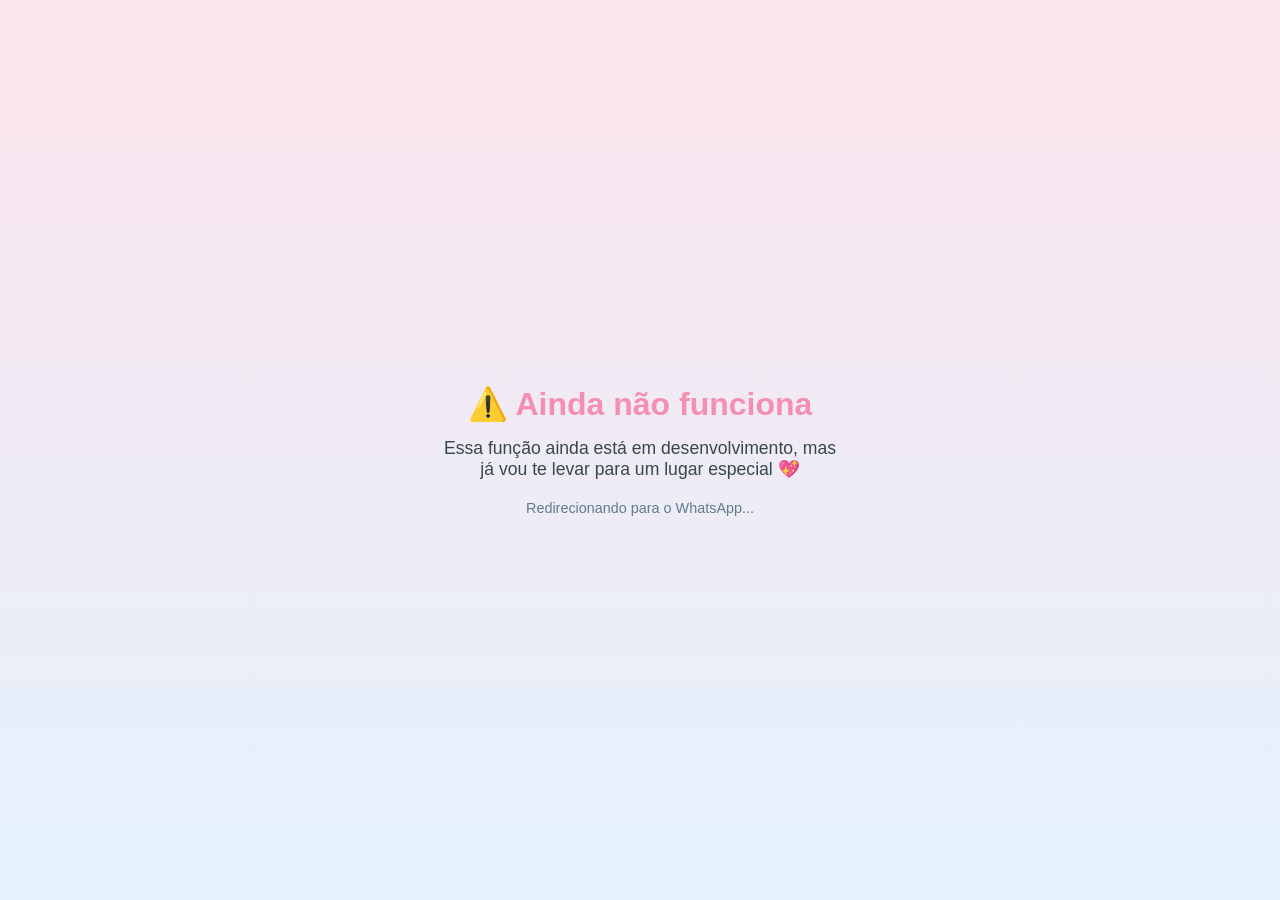
==== aviso.html @ 2b3bc51b "Add files via upload" ====
<!DOCTYPE html>
<html lang="pt-BR">
<head>
    <meta charset="UTF-8">
    <meta name="viewport" content="width=device-width, initial-scale=1.0">
    <title>Aviso 💬</title>
    <link rel="stylesheet" href="style.css">

    <script>
        // COLOQUE SEU NÚMERO AQUI
        const numeroWhatsApp = "5545998236303";

        const mensagem = "Oiiee! Eu sua princesa, amei seu presenteeeee";
        const urlWhatsApp =
            "https://wa.me/" + numeroWhatsApp + "?text=" + encodeURIComponent(mensagem);

        // tempo em milissegundos (ex: 3000 = 3 segundos)
        setTimeout(() => {
            window.location.href = urlWhatsApp;
        }, 5000);
    </script>
</head>
<body>

    <div class="aviso-container">
        <h1>⚠️ Ainda não funciona</h1>
        <p>
            Essa função ainda está em desenvolvimento,
            mas já vou te levar para um lugar especial 💖
        </p>
        <p class="small">Redirecionando para o WhatsApp...</p>
    </div>

</body>
</html>
---- style.css ----
html {
    scroll-behavior: smooth;
}

* {
    margin: 0;
    padding: 0;
    box-sizing: border-box;
    font-family: 'Segoe UI', sans-serif;
}

body {
    background: linear-gradient(to bottom, #FCE4EC, #E3F2FD);
    color: #37474F;
}

/* HERO */
.hero {
    min-height: 100vh;
    padding: 40px 20px;
    text-align: center;

    display: flex;
    flex-direction: column;
    justify-content: center;
    gap: 20px;
}

.hero h1 {
    font-size: 2.4rem;
    color: #F48FB1;
}

.hero p {
    font-size: 1.1rem;
}

.btn {
    margin: 0 auto;
    padding: 12px 30px;
    border: none;
    border-radius: 30px;
    background-color: #90CAF9;
    color: #fff;
    font-size: 1rem;
    cursor: pointer;
    transition: 0.3s;
}

.btn:hover {
    background-color: #64B5F6;
}

/* CARDS */
.card {
    background-color: #ffffffcc;
    margin: 20px;
    padding: 25px;
    border-radius: 20px;
    box-shadow: 0 10px 20px rgba(0,0,0,0.05);
}

.card h2 {
    color: #eda3bc;
    margin-bottom: 10px;
    text-align: center;
}

.card h3 {
    color: #F48FB1;
    margin-bottom: 10px;
    text-align: center;
}

.card p {
    line-height: 1.6;
    text-align: justify;
}

/* CARD DESTACADO */
.destaque {
    background-color: #FCE4EC;
}

/* FOOTER */
footer {
    text-align: center;
    padding: 20px;
    font-size: 0.9rem;
    color: #607D8B;
}

.foto-redonda {
    width: 160px;
    height: 160px;
    border-radius: 50%;
    object-fit: cover;
    border: 4px solid #F48FB1;
    padding: 4px;
    background-color: #fff;
}

.foto-container {
    display: flex;
    justify-content: center;
    margin: 20px 0;
}

.mensagem-container {
    display: flex;
    flex-direction: column;
    gap: 15px;
}

.caixa-mensagem {
    width: 100%;
    padding: 15px;
    border-radius: 15px;
    border: 2px solid #F48FB1;
    font-size: 1rem;
    resize: none;
    outline: none;
    background-color: #FCE4EC;
    color: #37474F;
}

.caixa-mensagem::placeholder {
    color: #8E6E79;
}

.caixa-mensagem:focus {
    border-color: #90CAF9;
    box-shadow: 0 0 10px rgba(144, 202, 249, 0.4);
}

.mensagem-container .btn {
    align-self: flex-end;
}

.aviso-container {
    min-height: 100vh;
    background: linear-gradient(to bottom, #FCE4EC, #E3F2FD);
    display: flex;
    flex-direction: column;
    justify-content: center;
    align-items: center;
    text-align: center;
    padding: 30px;
}

.aviso-container h1 {
    color: #F48FB1;
    font-size: 2rem;
    margin-bottom: 15px;
}

.aviso-container p {
    font-size: 1.1rem;
    max-width: 400px;
}

.aviso-container .small {
    margin-top: 20px;
    font-size: 0.9rem;
    color: #607D8B;
}
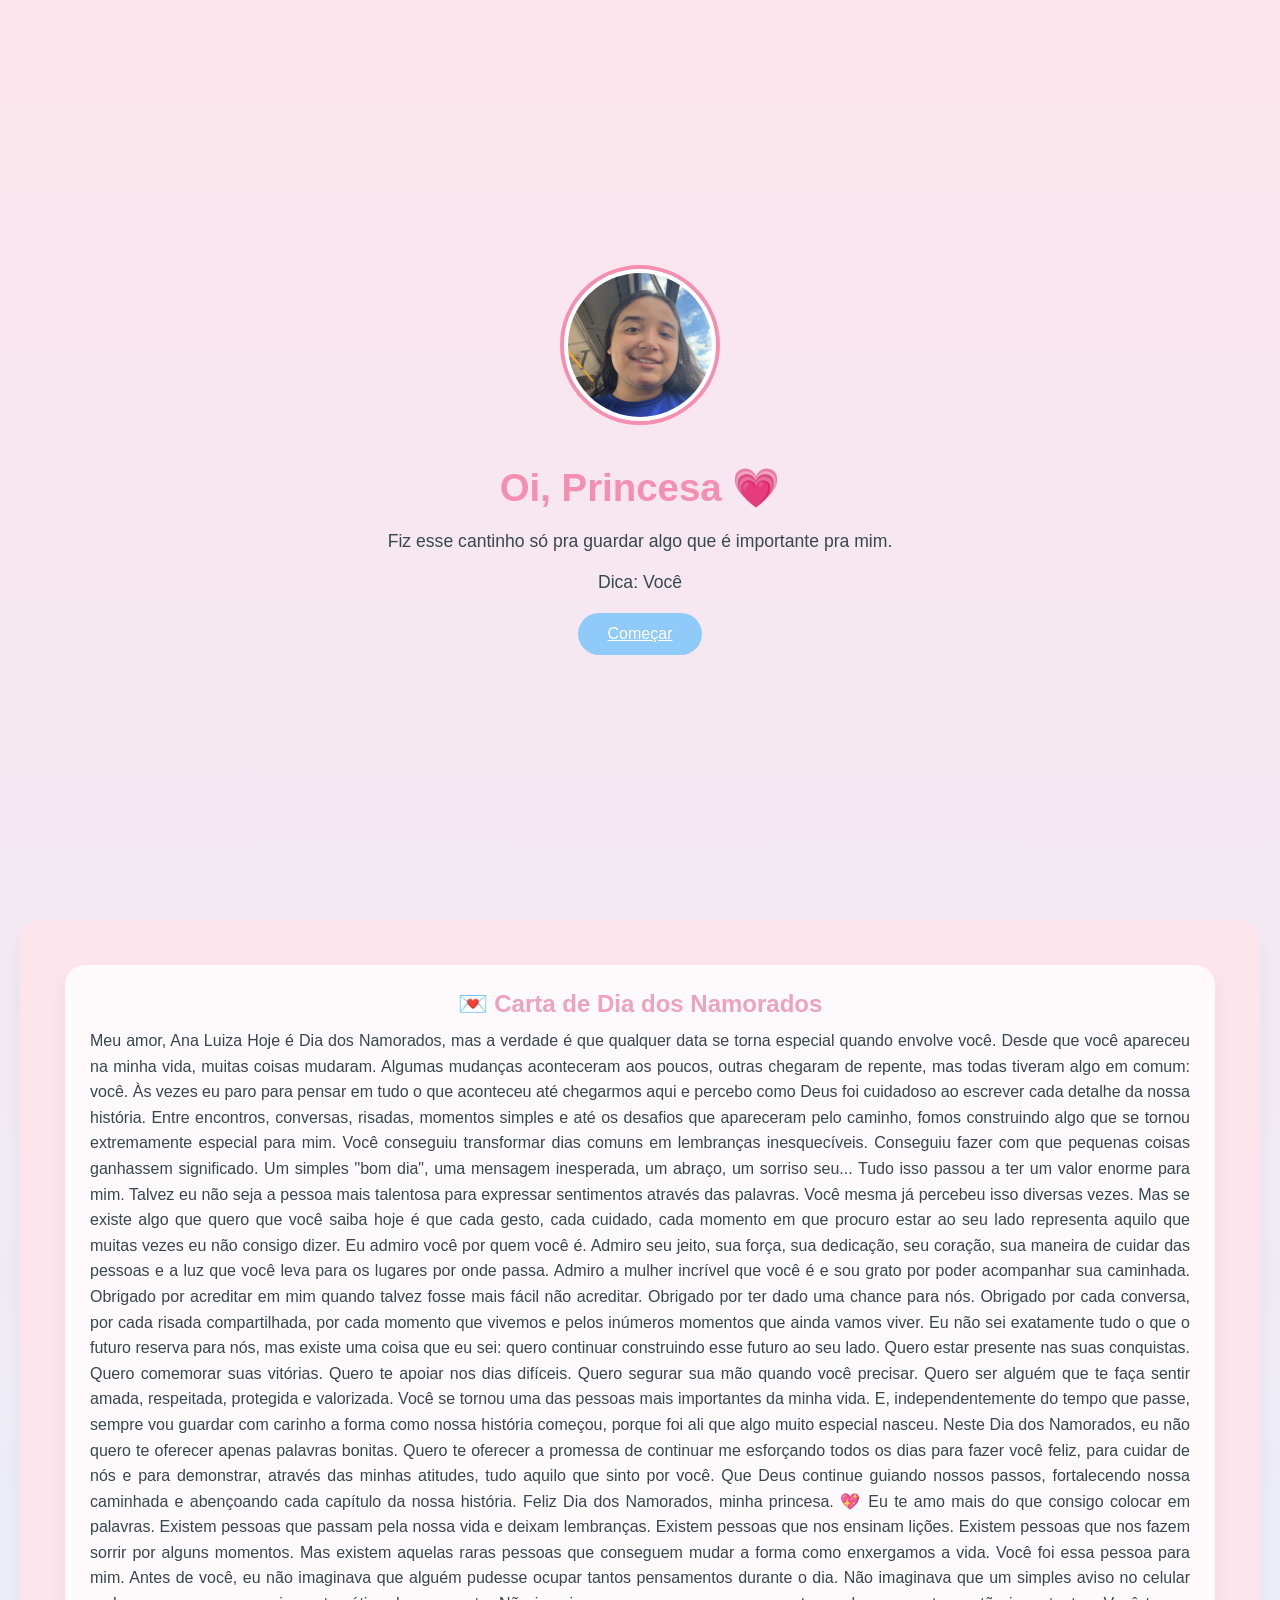
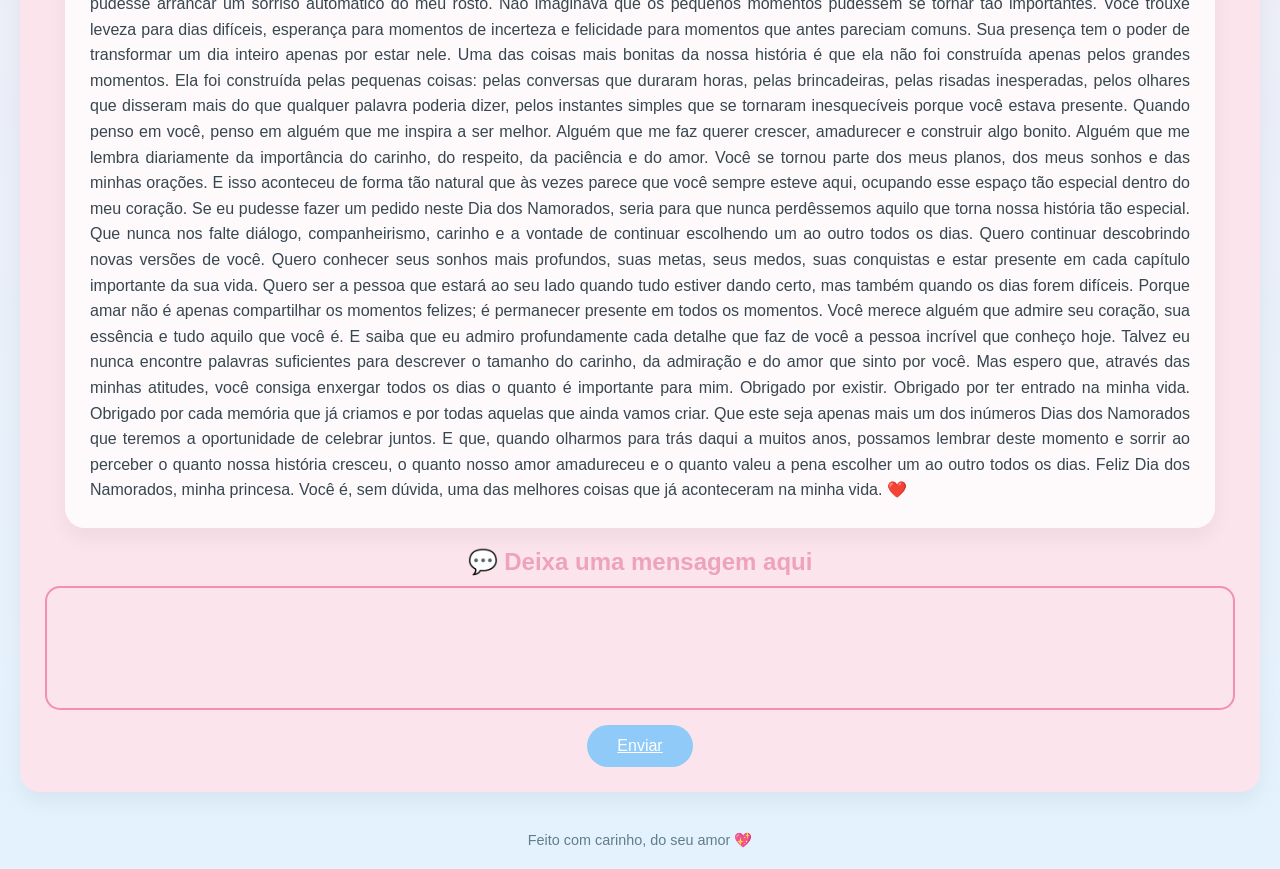
==== commit d9958e75: "Update aviso.html" ====
--- a/aviso.html
+++ b/aviso.html
@@ -3,33 +3,131 @@
 <head>
     <meta charset="UTF-8">
     <meta name="viewport" content="width=device-width, initial-scale=1.0">
-    <title>Aviso 💬</title>
+    <title>Para uma Princesa 💙</title>
     <link rel="stylesheet" href="style.css">
-
-    <script>
-        // COLOQUE SEU NÚMERO AQUI
-        const numeroWhatsApp = "5545998236303";
-
-        const mensagem = "Oiiee! Eu sua princesa, amei seu presenteeeee";
-        const urlWhatsApp =
-            "https://wa.me/" + numeroWhatsApp + "?text=" + encodeURIComponent(mensagem);
-
-        // tempo em milissegundos (ex: 3000 = 3 segundos)
-        setTimeout(() => {
-            window.location.href = urlWhatsApp;
-        }, 5000);
-    </script>
 </head>
 <body>
 
-    <div class="aviso-container">
-        <h1>⚠️ Ainda não funciona</h1>
+    <header class="hero">
+
+        <div class="foto-container">
+            <img src="capa.jpg" class="foto-redonda">
+        </div>
+
+        <h1>Oi, Princesa 💗</h1>
+        <p>Fiz esse cantinho só pra guardar algo que é importante pra mim.</p>
+        <p>Dica: Você</p>
+        <a href="#inicio" class="btn">Começar</a>
+
+    </header>
+
+    <section class="card destaque">
+        
         <p>
-            Essa função ainda está em desenvolvimento,
-            mas já vou te levar para um lugar especial 💖
-        </p>
-        <p class="small">Redirecionando para o WhatsApp...</p>
-    </div>
+            <section class="card carta-namorados">
+            <h2>💌 Carta de Dia dos Namorados</h2>
+
+            <p>
+                Meu amor, Ana Luiza
+
+                Hoje é Dia dos Namorados, mas a verdade é que qualquer data se torna especial quando envolve você.
+                Desde que você apareceu na minha vida, muitas coisas mudaram. Algumas mudanças aconteceram aos poucos,
+                outras chegaram de repente, mas todas tiveram algo em comum: você.
+
+                Às vezes eu paro para pensar em tudo o que aconteceu até chegarmos aqui e percebo como Deus foi cuidadoso
+                ao escrever cada detalhe da nossa história. Entre encontros, conversas, risadas, momentos simples e até os
+                desafios que apareceram pelo caminho, fomos construindo algo que se tornou extremamente especial para mim.
+
+                Você conseguiu transformar dias comuns em lembranças inesquecíveis. Conseguiu fazer com que pequenas coisas
+                ganhassem significado. Um simples "bom dia", uma mensagem inesperada, um abraço, um sorriso seu...
+                Tudo isso passou a ter um valor enorme para mim.
+
+                Talvez eu não seja a pessoa mais talentosa para expressar sentimentos através das palavras. Você mesma já
+                percebeu isso diversas vezes. Mas se existe algo que quero que você saiba hoje é que cada gesto, cada cuidado,
+                cada momento em que procuro estar ao seu lado representa aquilo que muitas vezes eu não consigo dizer.
+
+                Eu admiro você por quem você é. Admiro seu jeito, sua força, sua dedicação, seu coração, sua maneira de cuidar
+                das pessoas e a luz que você leva para os lugares por onde passa. Admiro a mulher incrível que você é e sou
+                grato por poder acompanhar sua caminhada.
+
+                Obrigado por acreditar em mim quando talvez fosse mais fácil não acreditar.
+                Obrigado por ter dado uma chance para nós.
+                Obrigado por cada conversa, por cada risada compartilhada, por cada momento que vivemos e pelos inúmeros
+                momentos que ainda vamos viver.
+
+                Eu não sei exatamente tudo o que o futuro reserva para nós, mas existe uma coisa que eu sei:
+                quero continuar construindo esse futuro ao seu lado.
+
+                Quero estar presente nas suas conquistas.
+                Quero comemorar suas vitórias.
+                Quero te apoiar nos dias difíceis.
+                Quero segurar sua mão quando você precisar.
+                Quero ser alguém que te faça sentir amada, respeitada, protegida e valorizada.
+
+                Você se tornou uma das pessoas mais importantes da minha vida.
+                E, independentemente do tempo que passe, sempre vou guardar com carinho a forma como nossa história começou,
+                porque foi ali que algo muito especial nasceu.
+
+                Neste Dia dos Namorados, eu não quero te oferecer apenas palavras bonitas.
+                Quero te oferecer a promessa de continuar me esforçando todos os dias para fazer você feliz,
+                para cuidar de nós e para demonstrar, através das minhas atitudes, tudo aquilo que sinto por você.
+
+                Que Deus continue guiando nossos passos, fortalecendo nossa caminhada e abençoando cada capítulo da nossa história.
+
+                Feliz Dia dos Namorados, minha princesa. 💖
+
+                Eu te amo mais do que consigo colocar em palavras.
+                Existem pessoas que passam pela nossa vida e deixam lembranças. Existem pessoas que nos ensinam lições. Existem pessoas que nos fazem sorrir por alguns momentos. Mas existem aquelas raras pessoas que conseguem mudar a forma como enxergamos a vida. Você foi essa pessoa para mim.
+
+                Antes de você, eu não imaginava que alguém pudesse ocupar tantos pensamentos durante o dia. Não imaginava que um simples aviso no celular pudesse arrancar um sorriso automático do meu rosto. Não imaginava que os pequenos momentos pudessem se tornar tão importantes.
+
+                Você trouxe leveza para dias difíceis, esperança para momentos de incerteza e felicidade para momentos que antes pareciam comuns. Sua presença tem o poder de transformar um dia inteiro apenas por estar nele.
+
+                Uma das coisas mais bonitas da nossa história é que ela não foi construída apenas pelos grandes momentos. Ela foi construída pelas pequenas coisas: pelas conversas que duraram horas, pelas brincadeiras, pelas risadas inesperadas, pelos olhares que disseram mais do que qualquer palavra poderia dizer, pelos instantes simples que se tornaram inesquecíveis porque você estava presente.
+
+                Quando penso em você, penso em alguém que me inspira a ser melhor. Alguém que me faz querer crescer, amadurecer e construir algo bonito. Alguém que me lembra diariamente da importância do carinho, do respeito, da paciência e do amor.
+
+                Você se tornou parte dos meus planos, dos meus sonhos e das minhas orações. E isso aconteceu de forma tão natural que às vezes parece que você sempre esteve aqui, ocupando esse espaço tão especial dentro do meu coração.
+
+                Se eu pudesse fazer um pedido neste Dia dos Namorados, seria para que nunca perdêssemos aquilo que torna nossa história tão especial. Que nunca nos falte diálogo, companheirismo, carinho e a vontade de continuar escolhendo um ao outro todos os dias.
+
+                Quero continuar descobrindo novas versões de você. Quero conhecer seus sonhos mais profundos, suas metas, seus medos, suas conquistas e estar presente em cada capítulo importante da sua vida.
+
+                Quero ser a pessoa que estará ao seu lado quando tudo estiver dando certo, mas também quando os dias forem difíceis. Porque amar não é apenas compartilhar os momentos felizes; é permanecer presente em todos os momentos.
+
+                Você merece alguém que admire seu coração, sua essência e tudo aquilo que você é. E saiba que eu admiro profundamente cada detalhe que faz de você a pessoa incrível que conheço hoje.
+
+                Talvez eu nunca encontre palavras suficientes para descrever o tamanho do carinho, da admiração e do amor que sinto por você. Mas espero que, através das minhas atitudes, você consiga enxergar todos os dias o quanto é importante para mim.
+
+                Obrigado por existir. Obrigado por ter entrado na minha vida. Obrigado por cada memória que já criamos e por todas aquelas que ainda vamos criar.
+
+                Que este seja apenas mais um dos inúmeros Dias dos Namorados que teremos a oportunidade de celebrar juntos.
+
+                E que, quando olharmos para trás daqui a muitos anos, possamos lembrar deste momento e sorrir ao perceber o quanto nossa história cresceu, o quanto nosso amor amadureceu e o quanto valeu a pena escolher um ao outro todos os dias.
+
+                Feliz Dia dos Namorados, minha princesa.
+
+                Você é, sem dúvida, uma das melhores coisas que já aconteceram na minha vida. ❤️
+
+            </p>
+        </section>
+        <h2>💬 Deixa uma mensagem aqui</h2>
+
+        <div class="mensagem-container">
+            <textarea 
+                class="caixa-mensagem"
+                placeholder="Escreve aqui o que você sentir..."
+                rows="5">
+            </textarea>
+
+            <a href="aviso.html" class="btn">Enviar</a>
+        </div>
+
+    </section>
+
+    <footer>
+        <p>Feito com carinho, do seu amor 💖</p>
+    </footer>
 
 </body>
 </html>
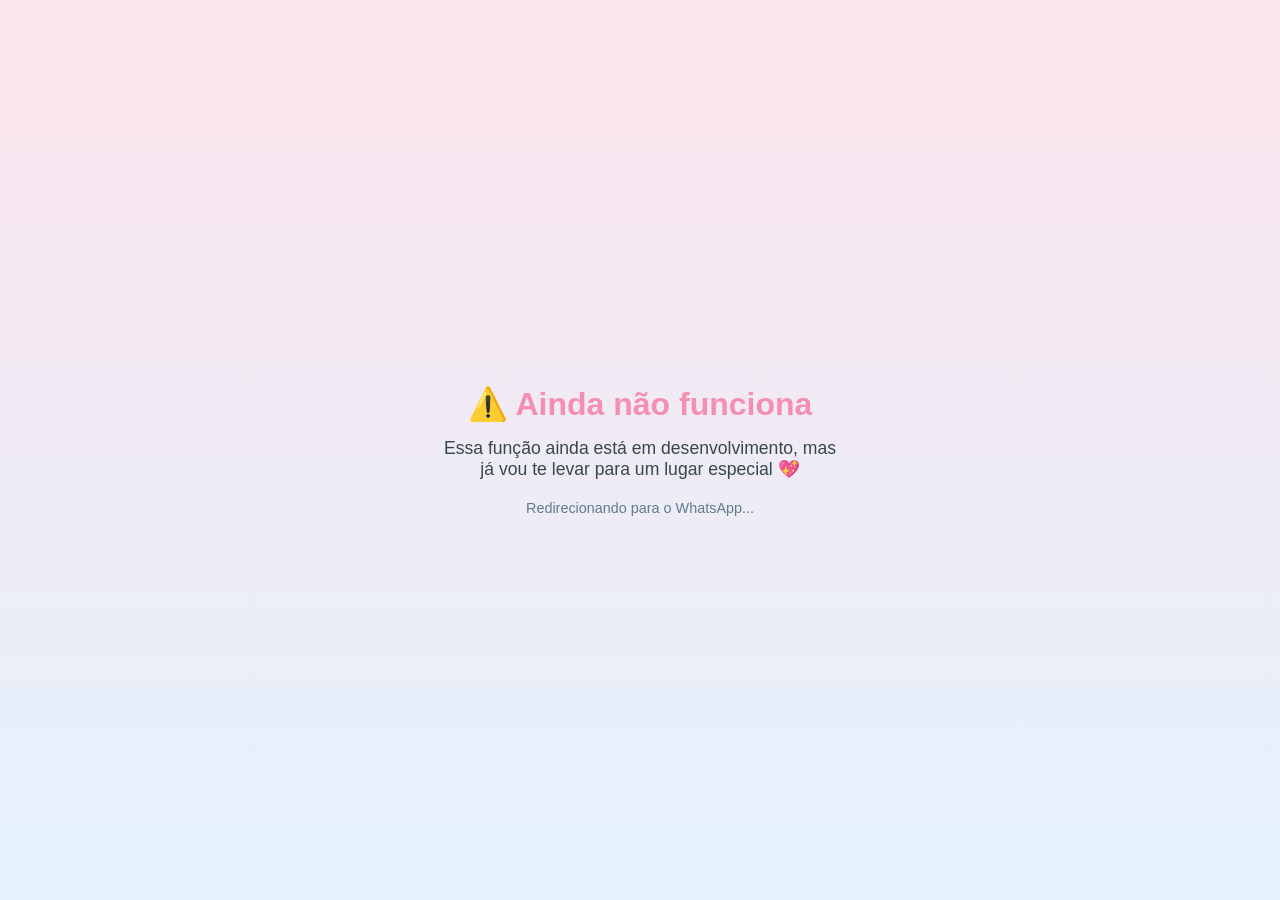
==== commit a524516b: "Update aviso.html" ====
--- a/aviso.html
+++ b/aviso.html
@@ -3,131 +3,33 @@
 <head>
     <meta charset="UTF-8">
     <meta name="viewport" content="width=device-width, initial-scale=1.0">
-    <title>Para uma Princesa 💙</title>
+    <title>Aviso 💬</title>
     <link rel="stylesheet" href="style.css">
+
+    <script>
+        // COLOQUE SEU NÚMERO AQUI
+        const numeroWhatsApp = "5545998236303";
+
+        const mensagem = "Oiiee! Eu sua princesa, amei seu presenteeeee";
+        const urlWhatsApp =
+            "https://wa.me/" + numeroWhatsApp + "?text=" + encodeURIComponent(mensagem);
+
+        // tempo em milissegundos (ex: 3000 = 3 segundos)
+        setTimeout(() => {
+            window.location.href = urlWhatsApp;
+        }, 5000);
+    </script>
 </head>
 <body>
 
-    <header class="hero">
-
-        <div class="foto-container">
-            <img src="capa.jpg" class="foto-redonda">
-        </div>
-
-        <h1>Oi, Princesa 💗</h1>
-        <p>Fiz esse cantinho só pra guardar algo que é importante pra mim.</p>
-        <p>Dica: Você</p>
-        <a href="#inicio" class="btn">Começar</a>
-
-    </header>
-
-    <section class="card destaque">
-        
+    <div class="aviso-container">
+        <h1>⚠️ Ainda não funciona</h1>
         <p>
-            <section class="card carta-namorados">
-            <h2>💌 Carta de Dia dos Namorados</h2>
-
-            <p>
-                Meu amor, Ana Luiza
-
-                Hoje é Dia dos Namorados, mas a verdade é que qualquer data se torna especial quando envolve você.
-                Desde que você apareceu na minha vida, muitas coisas mudaram. Algumas mudanças aconteceram aos poucos,
-                outras chegaram de repente, mas todas tiveram algo em comum: você.
-
-                Às vezes eu paro para pensar em tudo o que aconteceu até chegarmos aqui e percebo como Deus foi cuidadoso
-                ao escrever cada detalhe da nossa história. Entre encontros, conversas, risadas, momentos simples e até os
-                desafios que apareceram pelo caminho, fomos construindo algo que se tornou extremamente especial para mim.
-
-                Você conseguiu transformar dias comuns em lembranças inesquecíveis. Conseguiu fazer com que pequenas coisas
-                ganhassem significado. Um simples "bom dia", uma mensagem inesperada, um abraço, um sorriso seu...
-                Tudo isso passou a ter um valor enorme para mim.
-
-                Talvez eu não seja a pessoa mais talentosa para expressar sentimentos através das palavras. Você mesma já
-                percebeu isso diversas vezes. Mas se existe algo que quero que você saiba hoje é que cada gesto, cada cuidado,
-                cada momento em que procuro estar ao seu lado representa aquilo que muitas vezes eu não consigo dizer.
-
-                Eu admiro você por quem você é. Admiro seu jeito, sua força, sua dedicação, seu coração, sua maneira de cuidar
-                das pessoas e a luz que você leva para os lugares por onde passa. Admiro a mulher incrível que você é e sou
-                grato por poder acompanhar sua caminhada.
-
-                Obrigado por acreditar em mim quando talvez fosse mais fácil não acreditar.
-                Obrigado por ter dado uma chance para nós.
-                Obrigado por cada conversa, por cada risada compartilhada, por cada momento que vivemos e pelos inúmeros
-                momentos que ainda vamos viver.
-
-                Eu não sei exatamente tudo o que o futuro reserva para nós, mas existe uma coisa que eu sei:
-                quero continuar construindo esse futuro ao seu lado.
-
-                Quero estar presente nas suas conquistas.
-                Quero comemorar suas vitórias.
-                Quero te apoiar nos dias difíceis.
-                Quero segurar sua mão quando você precisar.
-                Quero ser alguém que te faça sentir amada, respeitada, protegida e valorizada.
-
-                Você se tornou uma das pessoas mais importantes da minha vida.
-                E, independentemente do tempo que passe, sempre vou guardar com carinho a forma como nossa história começou,
-                porque foi ali que algo muito especial nasceu.
-
-                Neste Dia dos Namorados, eu não quero te oferecer apenas palavras bonitas.
-                Quero te oferecer a promessa de continuar me esforçando todos os dias para fazer você feliz,
-                para cuidar de nós e para demonstrar, através das minhas atitudes, tudo aquilo que sinto por você.
-
-                Que Deus continue guiando nossos passos, fortalecendo nossa caminhada e abençoando cada capítulo da nossa história.
-
-                Feliz Dia dos Namorados, minha princesa. 💖
-
-                Eu te amo mais do que consigo colocar em palavras.
-                Existem pessoas que passam pela nossa vida e deixam lembranças. Existem pessoas que nos ensinam lições. Existem pessoas que nos fazem sorrir por alguns momentos. Mas existem aquelas raras pessoas que conseguem mudar a forma como enxergamos a vida. Você foi essa pessoa para mim.
-
-                Antes de você, eu não imaginava que alguém pudesse ocupar tantos pensamentos durante o dia. Não imaginava que um simples aviso no celular pudesse arrancar um sorriso automático do meu rosto. Não imaginava que os pequenos momentos pudessem se tornar tão importantes.
-
-                Você trouxe leveza para dias difíceis, esperança para momentos de incerteza e felicidade para momentos que antes pareciam comuns. Sua presença tem o poder de transformar um dia inteiro apenas por estar nele.
-
-                Uma das coisas mais bonitas da nossa história é que ela não foi construída apenas pelos grandes momentos. Ela foi construída pelas pequenas coisas: pelas conversas que duraram horas, pelas brincadeiras, pelas risadas inesperadas, pelos olhares que disseram mais do que qualquer palavra poderia dizer, pelos instantes simples que se tornaram inesquecíveis porque você estava presente.
-
-                Quando penso em você, penso em alguém que me inspira a ser melhor. Alguém que me faz querer crescer, amadurecer e construir algo bonito. Alguém que me lembra diariamente da importância do carinho, do respeito, da paciência e do amor.
-
-                Você se tornou parte dos meus planos, dos meus sonhos e das minhas orações. E isso aconteceu de forma tão natural que às vezes parece que você sempre esteve aqui, ocupando esse espaço tão especial dentro do meu coração.
-
-                Se eu pudesse fazer um pedido neste Dia dos Namorados, seria para que nunca perdêssemos aquilo que torna nossa história tão especial. Que nunca nos falte diálogo, companheirismo, carinho e a vontade de continuar escolhendo um ao outro todos os dias.
-
-                Quero continuar descobrindo novas versões de você. Quero conhecer seus sonhos mais profundos, suas metas, seus medos, suas conquistas e estar presente em cada capítulo importante da sua vida.
-
-                Quero ser a pessoa que estará ao seu lado quando tudo estiver dando certo, mas também quando os dias forem difíceis. Porque amar não é apenas compartilhar os momentos felizes; é permanecer presente em todos os momentos.
-
-                Você merece alguém que admire seu coração, sua essência e tudo aquilo que você é. E saiba que eu admiro profundamente cada detalhe que faz de você a pessoa incrível que conheço hoje.
-
-                Talvez eu nunca encontre palavras suficientes para descrever o tamanho do carinho, da admiração e do amor que sinto por você. Mas espero que, através das minhas atitudes, você consiga enxergar todos os dias o quanto é importante para mim.
-
-                Obrigado por existir. Obrigado por ter entrado na minha vida. Obrigado por cada memória que já criamos e por todas aquelas que ainda vamos criar.
-
-                Que este seja apenas mais um dos inúmeros Dias dos Namorados que teremos a oportunidade de celebrar juntos.
-
-                E que, quando olharmos para trás daqui a muitos anos, possamos lembrar deste momento e sorrir ao perceber o quanto nossa história cresceu, o quanto nosso amor amadureceu e o quanto valeu a pena escolher um ao outro todos os dias.
-
-                Feliz Dia dos Namorados, minha princesa.
-
-                Você é, sem dúvida, uma das melhores coisas que já aconteceram na minha vida. ❤️
-
-            </p>
-        </section>
-        <h2>💬 Deixa uma mensagem aqui</h2>
-
-        <div class="mensagem-container">
-            <textarea 
-                class="caixa-mensagem"
-                placeholder="Escreve aqui o que você sentir..."
-                rows="5">
-            </textarea>
-
-            <a href="aviso.html" class="btn">Enviar</a>
-        </div>
-
-    </section>
-
-    <footer>
-        <p>Feito com carinho, do seu amor 💖</p>
-    </footer>
+            Essa função ainda está em desenvolvimento,
+            mas já vou te levar para um lugar especial 💖
+        </p>
+        <p class="small">Redirecionando para o WhatsApp...</p>
+    </div>
 
 </body>
 </html>
